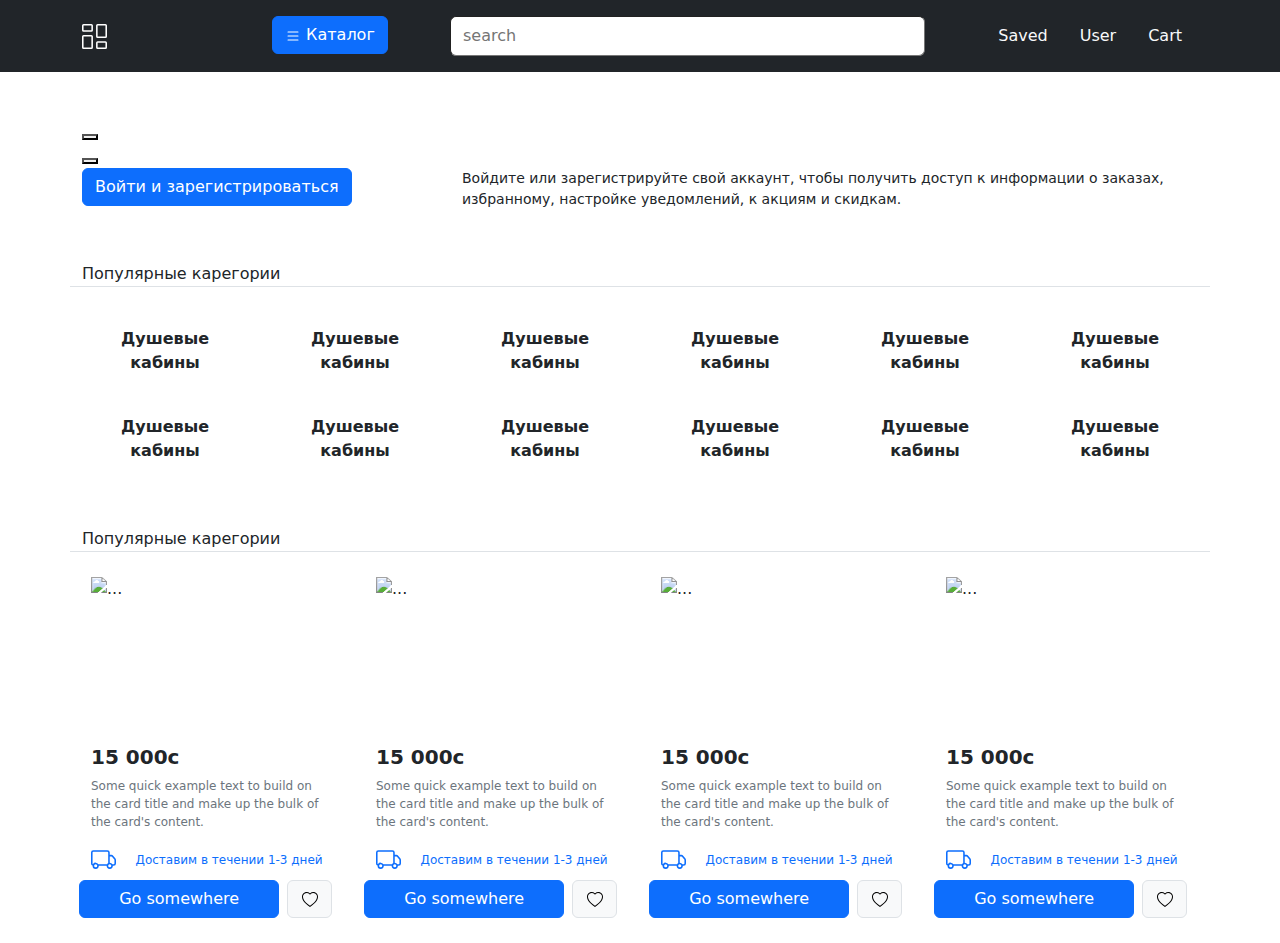
==== index.html @ 430d2649 "Added Today sold box" ====
<!DOCTYPE html>
<html lang="en">
<head>
    <meta charset="UTF-8">
    <meta name="viewport" content="width=device-width, initial-scale=1.0">
    <title>Max kg</title>
    <link rel="preconnect" href="https://fonts.googleapis.com">
    <link rel="preconnect" href="https://fonts.gstatic.com" crossorigin>
    <link href="https://fonts.googleapis.com/css2?family=Inter:wght@100..900&display=swap" rel="stylesheet">
    <link rel="stylesheet" href="https://cdnjs.cloudflare.com/ajax/libs/font-awesome/6.5.1/css/all.min.css" integrity="sha512-DTOQO9RWCH3ppGqcWaEA1BIZOC6xxalwEsw9c2QQeAIftl+Vegovlnee1c9QX4TctnWMn13TZye+giMm8e2LwA==" crossorigin="anonymous" referrerpolicy="no-referrer" />
    <link href="https://cdn.jsdelivr.net/npm/bootstrap@5.3.3/dist/css/bootstrap.min.css" rel="stylesheet" integrity="sha384-QWTKZyjpPEjISv5WaRU9OFeRpok6YctnYmDr5pNlyT2bRjXh0JMhjY6hW+ALEwIH" crossorigin="anonymous">
    <link rel="stylesheet" href="css/style.css">
    <link rel="stylesheet" href="css/carousel.css">
</head>
<body>

    <header class="pt-3 pb-3 bg-dark">
        <div class="container">
            <div class="row">
                <div class="logo col-lg-2 col-md pt-2">
                    <svg xmlns="http://www.w3.org/2000/svg" width="25" height="25" fill="white" class="bi bi-columns-gap" viewBox="0 0 16 16">
                    <path d="M6 1v3H1V1zM1 0a1 1 0 0 0-1 1v3a1 1 0 0 0 1 1h5a1 1 0 0 0 1-1V1a1 1 0 0 0-1-1zm14 12v3h-5v-3zm-5-1a1 1 0 0 0-1 1v3a1 1 0 0 0 1 1h5a1 1 0 0 0 1-1v-3a1 1 0 0 0-1-1zM6 8v7H1V8zM1 7a1 1 0 0 0-1 1v7a1 1 0 0 0 1 1h5a1 1 0 0 0 1-1V8a1 1 0 0 0-1-1zm14-6v7h-5V1zm-5-1a1 1 0 0 0-1 1v7a1 1 0 0 0 1 1h5a1 1 0 0 0 1-1V1a1 1 0 0 0-1-1z"/>
                    </svg>
                </div>

                <div class="col-lg-2"><button class="btn btn-primary"><svg xmlns="http://www.w3.org/2000/svg" width="16" height="16" fill="currentColor" class="bi bi-list" viewBox="0 0 16 16">
                    <path fill-rule="evenodd" d="M2.5 12a.5.5 0 0 1 .5-.5h10a.5.5 0 0 1 0 1H3a.5.5 0 0 1-.5-.5m0-4a.5.5 0 0 1 .5-.5h10a.5.5 0 0 1 0 1H3a.5.5 0 0 1-.5-.5m0-4a.5.5 0 0 1 .5-.5h10a.5.5 0 0 1 0 1H3a.5.5 0 0 1-.5-.5"/>
                  </svg> Каталог</button>
                </div>
                
                <input type="text" placeholder="search" class="col-lg-5 rounded-2 border-1">

                <div class="col-lg-3">
                    <ul class="nav nav-pills" style="float: right;">
                        <li class=""><a href="#" class="nav-link text-light fw-medium" aria-current="page">Saved</a></li>
                        <li class=""><a href="#" class="nav-link text-light fw-medium">User</a></li>
                        <li class=""><a href="#" class="nav-link text-light fw-medium">Cart</a></li>
                    </ul>
                </div>
            
            </div>
        </div>
      </header>




<!--SLIDER AND AUTHORIZATION -->



    <div class="sales mt-5">
        <div class="container">
            <div class="sales-slider">
                <button class="prev"><i class="fa-solid fa-arrow-right fa-flip-horizontal"></i></button>
                <div class="sales-img"></div>
                <button class="next"><i class="fa-solid fa-arrow-right"></i></button>
                <div class="slider-dots">
                    <div class="dot"></div>
                    <div class="dot"></div>
                    <div class="dot"></div>
                    <div class="dot"></div>
                    <div class="dot"></div>
                </div>
            </div>

            <div class="auth-box">
                <div class="row">
                    <div class="col-lg-4 col-md-12">
                        <button class="btn btn-primary col mb-2" >Войти и зарегистрироваться</button>
                    </div>
                    <div class="col-lg-8 col-md-12" style="font-size: 14px;">Войдите или зарегистрируйте свой аккаунт, чтобы получить доступ к информации о заказах, избранному, настройке уведомлений, к акциям и скидкам.</div>
                </div>
            </div>
        </div>
    </div>


    <!-- POPULAR CATERGORY -->


    <div class="category mt-5">
        <div class="container">
            <div class="row">
                <div class="col-lg-12 border-bottom">
                    <span class="category-name">Популярные карегории</span>
                </div>
            </div>

            <div class="row mt-3">
                <div class="col-lg-2 col-md-3 col-sm-4 col-6 category-item p-3 rounded-2">
                    <div class="category-item-img"></div>
                    <div class="category-item-name pt-2" style="text-align: center; font-weight: 600;">Душевые кабины</div>
                </div>

                <div class="col-lg-2 col-md-3 col-sm-4 col-6 category-item p-3 rounded-2">
                    <div class="category-item-img"></div>
                    <div class="category-item-name pt-2" style="text-align: center; font-weight: 600;">Душевые кабины</div>
                </div>

                <div class="col-lg-2 col-md-3 col-sm-4 col-6 category-item p-3 rounded-2">
                    <div class="category-item-img"></div>
                    <div class="category-item-name pt-2" style="text-align: center; font-weight: 600;">Душевые кабины</div>
                </div>

                <div class="col-lg-2 col-md-3 col-sm-4 col-6 category-item p-3 rounded-2">
                    <div class="category-item-img"></div>
                    <div class="category-item-name pt-2" style="text-align: center; font-weight: 600;">Душевые кабины</div>
                </div>

                <div class="col-lg-2 col-md-3 col-sm-4 col-6 category-item p-3 rounded-2">
                    <div class="category-item-img"></div>
                    <div class="category-item-name pt-2" style="text-align: center; font-weight: 600;">Душевые кабины</div>
                </div>

                <div class="col-lg-2 col-md-3 col-sm-4 col-6 category-item p-3 rounded-2">
                    <div class="category-item-img"></div>
                    <div class="category-item-name pt-2" style="text-align: center; font-weight: 600;">Душевые кабины</div>
                </div>

                <div class="col-lg-2 col-md-3 col-sm-4 col-6 category-item p-3 rounded-2">
                    <div class="category-item-img"></div>
                    <div class="category-item-name pt-2" style="text-align: center; font-weight: 600;">Душевые кабины</div>
                </div>

                <div class="col-lg-2 col-md-3 col-sm-4 col-6 category-item p-3 rounded-2">
                    <div class="category-item-img"></div>
                    <div class="category-item-name pt-2" style="text-align: center; font-weight: 600;">Душевые кабины</div>
                </div>

                <div class="col-lg-2 col-md-3 col-sm-4 col-6 category-item p-3 rounded-2">
                    <div class="category-item-img"></div>
                    <div class="category-item-name pt-2" style="text-align: center; font-weight: 600;">Душевые кабины</div>
                </div>

                <div class="col-lg-2 col-md-3 col-sm-4 col-6 category-item p-3 rounded-2">
                    <div class="category-item-img"></div>
                    <div class="category-item-name pt-2" style="text-align: center; font-weight: 600;">Душевые кабины</div>
                </div>

                <div class="col-lg-2 col-md-3 col-sm-4 col-6 category-item p-3 rounded-2">
                    <div class="category-item-img"></div>
                    <div class="category-item-name pt-2" style="text-align: center; font-weight: 600;">Душевые кабины</div>
                </div>

                <div class="col-lg-2 col-md-3 col-sm-4 col-6 category-item p-3 rounded-2">
                    <div class="category-item-img"></div>
                    <div class="category-item-name pt-2" style="text-align: center; font-weight: 600;">Душевые кабины</div>
                </div>

            </div>
        </div>
    </div>


    <!-- Today sold -->


    <div class="today mt-5">
        <div class="container">
            <div class="row">
                <div class="col-lg-12 border-bottom">
                    <span class="category-name">Популярные карегории</span>
                </div>
            </div>

            <div class="row mt-3">

                <div class="col-lg-3 col-md-4 col-sm-6 col-6 pb-3">
                    <div class="card p-2 border-white">
                        <img class="object-fit-cover" style="height: 10rem;" src="https://images.unsplash.com/photo-1708697459354-7b959b1bc0f7?w=800&auto=format&fit=crop&q=60&ixlib=rb-4.0.3&ixid=M3wxMjA3fDB8MHxlZGl0b3JpYWwtZmVlZHw1fHx8ZW58MHx8fHx8" alt="...">
                        <div class="card-body p-0">
                          <h5 class="card-title pt-2 fw-bold">15 000c</h5>
                          <p class="card-text text-secondary" style="font-size: 12px;">Some quick example text to build on the card title and make up the bulk of the card's content.</p>
                          <div class="row pb-2">
                            <div class="col-lg-2 col-md-3 col-sm-2 col-1">
                                <svg xmlns="http://www.w3.org/2000/svg" width="25" height="25" fill="currentColor" class="bi bi-truck text-primary" viewBox="0 0 16 16">
                                    <path d="M0 3.5A1.5 1.5 0 0 1 1.5 2h9A1.5 1.5 0 0 1 12 3.5V5h1.02a1.5 1.5 0 0 1 1.17.563l1.481 1.85a1.5 1.5 0 0 1 .329.938V10.5a1.5 1.5 0 0 1-1.5 1.5H14a2 2 0 1 1-4 0H5a2 2 0 1 1-3.998-.085A1.5 1.5 0 0 1 0 10.5zm1.294 7.456A2 2 0 0 1 4.732 11h5.536a2 2 0 0 1 .732-.732V3.5a.5.5 0 0 0-.5-.5h-9a.5.5 0 0 0-.5.5v7a.5.5 0 0 0 .294.456M12 10a2 2 0 0 1 1.732 1h.768a.5.5 0 0 0 .5-.5V8.35a.5.5 0 0 0-.11-.312l-1.48-1.85A.5.5 0 0 0 13.02 6H12zm-9 1a1 1 0 1 0 0 2 1 1 0 0 0 0-2m9 0a1 1 0 1 0 0 2 1 1 0 0 0 0-2"/>
                                  </svg>
                            </div>
                            
                            <div class="col-lg-10 col-md-9 col-sm-10 col-11 pt-1 text-primary" style="font-size: 12px;">Доставим в течении 1-3 дней</div>
                          </div>
                          <div class="row">
                            <a href="#" class="btn btn-primary col-lg-9 me-2">Go somewhere</a>
                            <a href="#" class="btn btn-light border col-lg-2">
                                <svg xmlns="http://www.w3.org/2000/svg" width="16" height="16" fill="currentColor" class="bi bi-heart" >
                                    <path d="m8 2.748-.717-.737C5.6.281 2.514.878 1.4 3.053c-.523 1.023-.641 2.5.314 4.385.92 1.815 2.834 3.989 6.286 6.357 3.452-2.368 5.365-4.542 6.286-6.357.955-1.886.838-3.362.314-4.385C13.486.878 10.4.28 8.717 2.01zM8 15C-7.333 4.868 3.279-3.04 7.824 1.143q.09.083.176.171a3 3 0 0 1 .176-.17C12.72-3.042 23.333 4.867 8 15"/>
                                  </svg>
                            </a>
                          </div>
                          
                        </div>
                    </div>                    
                </div>

                <div class="col-lg-3 col-md-4 col-sm-6 col-6 pb-3">
                    <div class="card p-2 border-white">
                        <img class="object-fit-cover" style="height: 10rem;" src="https://images.unsplash.com/photo-1708697459354-7b959b1bc0f7?w=800&auto=format&fit=crop&q=60&ixlib=rb-4.0.3&ixid=M3wxMjA3fDB8MHxlZGl0b3JpYWwtZmVlZHw1fHx8ZW58MHx8fHx8" alt="...">
                        <div class="card-body p-0">
                          <h5 class="card-title pt-2 fw-bold">15 000c</h5>
                          <p class="card-text text-secondary" style="font-size: 12px;">Some quick example text to build on the card title and make up the bulk of the card's content.</p>
                          <div class="row pb-2">
                            <div class="col-lg-2 col-md-3 col-sm-2 col-1">
                                <svg xmlns="http://www.w3.org/2000/svg" width="25" height="25" fill="currentColor" class="bi bi-truck text-primary" viewBox="0 0 16 16">
                                    <path d="M0 3.5A1.5 1.5 0 0 1 1.5 2h9A1.5 1.5 0 0 1 12 3.5V5h1.02a1.5 1.5 0 0 1 1.17.563l1.481 1.85a1.5 1.5 0 0 1 .329.938V10.5a1.5 1.5 0 0 1-1.5 1.5H14a2 2 0 1 1-4 0H5a2 2 0 1 1-3.998-.085A1.5 1.5 0 0 1 0 10.5zm1.294 7.456A2 2 0 0 1 4.732 11h5.536a2 2 0 0 1 .732-.732V3.5a.5.5 0 0 0-.5-.5h-9a.5.5 0 0 0-.5.5v7a.5.5 0 0 0 .294.456M12 10a2 2 0 0 1 1.732 1h.768a.5.5 0 0 0 .5-.5V8.35a.5.5 0 0 0-.11-.312l-1.48-1.85A.5.5 0 0 0 13.02 6H12zm-9 1a1 1 0 1 0 0 2 1 1 0 0 0 0-2m9 0a1 1 0 1 0 0 2 1 1 0 0 0 0-2"/>
                                  </svg>
                            </div>
                            
                            <div class="col-lg-10 col-md-9 col-sm-10 col-11 pt-1 text-primary" style="font-size: 12px;">Доставим в течении 1-3 дней</div>
                          </div>
                          <div class="row">
                            <a href="#" class="btn btn-primary col-lg-9 me-2">Go somewhere</a>
                            <a href="#" class="btn btn-light border col-lg-2">
                                <svg xmlns="http://www.w3.org/2000/svg" width="16" height="16" fill="currentColor" class="bi bi-heart" >
                                    <path d="m8 2.748-.717-.737C5.6.281 2.514.878 1.4 3.053c-.523 1.023-.641 2.5.314 4.385.92 1.815 2.834 3.989 6.286 6.357 3.452-2.368 5.365-4.542 6.286-6.357.955-1.886.838-3.362.314-4.385C13.486.878 10.4.28 8.717 2.01zM8 15C-7.333 4.868 3.279-3.04 7.824 1.143q.09.083.176.171a3 3 0 0 1 .176-.17C12.72-3.042 23.333 4.867 8 15"/>
                                  </svg>
                            </a>
                          </div>
                          
                        </div>
                    </div>                    
                </div>

                <div class="col-lg-3 col-md-4 col-sm-6 col-6 pb-3">
                    <div class="card p-2 border-white">
                        <img class="object-fit-cover" style="height: 10rem;" src="https://images.unsplash.com/photo-1708697459354-7b959b1bc0f7?w=800&auto=format&fit=crop&q=60&ixlib=rb-4.0.3&ixid=M3wxMjA3fDB8MHxlZGl0b3JpYWwtZmVlZHw1fHx8ZW58MHx8fHx8" alt="...">
                        <div class="card-body p-0">
                          <h5 class="card-title pt-2 fw-bold">15 000c</h5>
                          <p class="card-text text-secondary" style="font-size: 12px;">Some quick example text to build on the card title and make up the bulk of the card's content.</p>
                          <div class="row pb-2">
                            <div class="col-lg-2 col-md-3 col-sm-2 col-1">
                                <svg xmlns="http://www.w3.org/2000/svg" width="25" height="25" fill="currentColor" class="bi bi-truck text-primary" viewBox="0 0 16 16">
                                    <path d="M0 3.5A1.5 1.5 0 0 1 1.5 2h9A1.5 1.5 0 0 1 12 3.5V5h1.02a1.5 1.5 0 0 1 1.17.563l1.481 1.85a1.5 1.5 0 0 1 .329.938V10.5a1.5 1.5 0 0 1-1.5 1.5H14a2 2 0 1 1-4 0H5a2 2 0 1 1-3.998-.085A1.5 1.5 0 0 1 0 10.5zm1.294 7.456A2 2 0 0 1 4.732 11h5.536a2 2 0 0 1 .732-.732V3.5a.5.5 0 0 0-.5-.5h-9a.5.5 0 0 0-.5.5v7a.5.5 0 0 0 .294.456M12 10a2 2 0 0 1 1.732 1h.768a.5.5 0 0 0 .5-.5V8.35a.5.5 0 0 0-.11-.312l-1.48-1.85A.5.5 0 0 0 13.02 6H12zm-9 1a1 1 0 1 0 0 2 1 1 0 0 0 0-2m9 0a1 1 0 1 0 0 2 1 1 0 0 0 0-2"/>
                                  </svg>
                            </div>
                            
                            <div class="col-lg-10 col-md-9 col-sm-10 col-11 pt-1 text-primary" style="font-size: 12px;">Доставим в течении 1-3 дней</div>
                          </div>
                          <div class="row">
                            <a href="#" class="btn btn-primary col-lg-9 me-2">Go somewhere</a>
                            <a href="#" class="btn btn-light border col-lg-2">
                                <svg xmlns="http://www.w3.org/2000/svg" width="16" height="16" fill="currentColor" class="bi bi-heart" >
                                    <path d="m8 2.748-.717-.737C5.6.281 2.514.878 1.4 3.053c-.523 1.023-.641 2.5.314 4.385.92 1.815 2.834 3.989 6.286 6.357 3.452-2.368 5.365-4.542 6.286-6.357.955-1.886.838-3.362.314-4.385C13.486.878 10.4.28 8.717 2.01zM8 15C-7.333 4.868 3.279-3.04 7.824 1.143q.09.083.176.171a3 3 0 0 1 .176-.17C12.72-3.042 23.333 4.867 8 15"/>
                                  </svg>
                            </a>
                          </div>
                          
                        </div>
                    </div>                    
                </div>

                <div class="col-lg-3 col-md-4 col-sm-6 col-6 pb-3">
                    <div class="card p-2 border-white">
                        <img class="object-fit-cover" style="height: 10rem;" src="https://images.unsplash.com/photo-1708697459354-7b959b1bc0f7?w=800&auto=format&fit=crop&q=60&ixlib=rb-4.0.3&ixid=M3wxMjA3fDB8MHxlZGl0b3JpYWwtZmVlZHw1fHx8ZW58MHx8fHx8" alt="...">
                        <div class="card-body p-0">
                          <h5 class="card-title pt-2 fw-bold">15 000c</h5>
                          <p class="card-text text-secondary" style="font-size: 12px;">Some quick example text to build on the card title and make up the bulk of the card's content.</p>
                          <div class="row pb-2">
                            <div class="col-lg-2 col-md-3 col-sm-2 col-1">
                                <svg xmlns="http://www.w3.org/2000/svg" width="25" height="25" fill="currentColor" class="bi bi-truck text-primary" viewBox="0 0 16 16">
                                    <path d="M0 3.5A1.5 1.5 0 0 1 1.5 2h9A1.5 1.5 0 0 1 12 3.5V5h1.02a1.5 1.5 0 0 1 1.17.563l1.481 1.85a1.5 1.5 0 0 1 .329.938V10.5a1.5 1.5 0 0 1-1.5 1.5H14a2 2 0 1 1-4 0H5a2 2 0 1 1-3.998-.085A1.5 1.5 0 0 1 0 10.5zm1.294 7.456A2 2 0 0 1 4.732 11h5.536a2 2 0 0 1 .732-.732V3.5a.5.5 0 0 0-.5-.5h-9a.5.5 0 0 0-.5.5v7a.5.5 0 0 0 .294.456M12 10a2 2 0 0 1 1.732 1h.768a.5.5 0 0 0 .5-.5V8.35a.5.5 0 0 0-.11-.312l-1.48-1.85A.5.5 0 0 0 13.02 6H12zm-9 1a1 1 0 1 0 0 2 1 1 0 0 0 0-2m9 0a1 1 0 1 0 0 2 1 1 0 0 0 0-2"/>
                                  </svg>
                            </div>
                            
                            <div class="col-lg-10 col-md-9 col-sm-10 col-11 pt-1 text-primary" style="font-size: 12px;">Доставим в течении 1-3 дней</div>
                          </div>
                          <div class="row">
                            <a href="#" class="btn btn-primary col-lg-9 me-2">Go somewhere</a>
                            <a href="#" class="btn btn-light border col-lg-2">
                                <svg xmlns="http://www.w3.org/2000/svg" width="16" height="16" fill="currentColor" class="bi bi-heart" >
                                    <path d="m8 2.748-.717-.737C5.6.281 2.514.878 1.4 3.053c-.523 1.023-.641 2.5.314 4.385.92 1.815 2.834 3.989 6.286 6.357 3.452-2.368 5.365-4.542 6.286-6.357.955-1.886.838-3.362.314-4.385C13.486.878 10.4.28 8.717 2.01zM8 15C-7.333 4.868 3.279-3.04 7.824 1.143q.09.083.176.171a3 3 0 0 1 .176-.17C12.72-3.042 23.333 4.867 8 15"/>
                                  </svg>
                            </a>
                          </div>
                          
                        </div>
                    </div>                    
                </div>

            </div>
        </div>
    </div>





<script src="https://cdn.jsdelivr.net/npm/bootstrap@5.3.3/dist/js/bootstrap.bundle.min.js" integrity="sha384-YvpcrYf0tY3lHB60NNkmXc5s9fDVZLESaAA55NDzOxhy9GkcIdslK1eN7N6jIeHz" crossorigin="anonymous"></script>
</body>
</html>
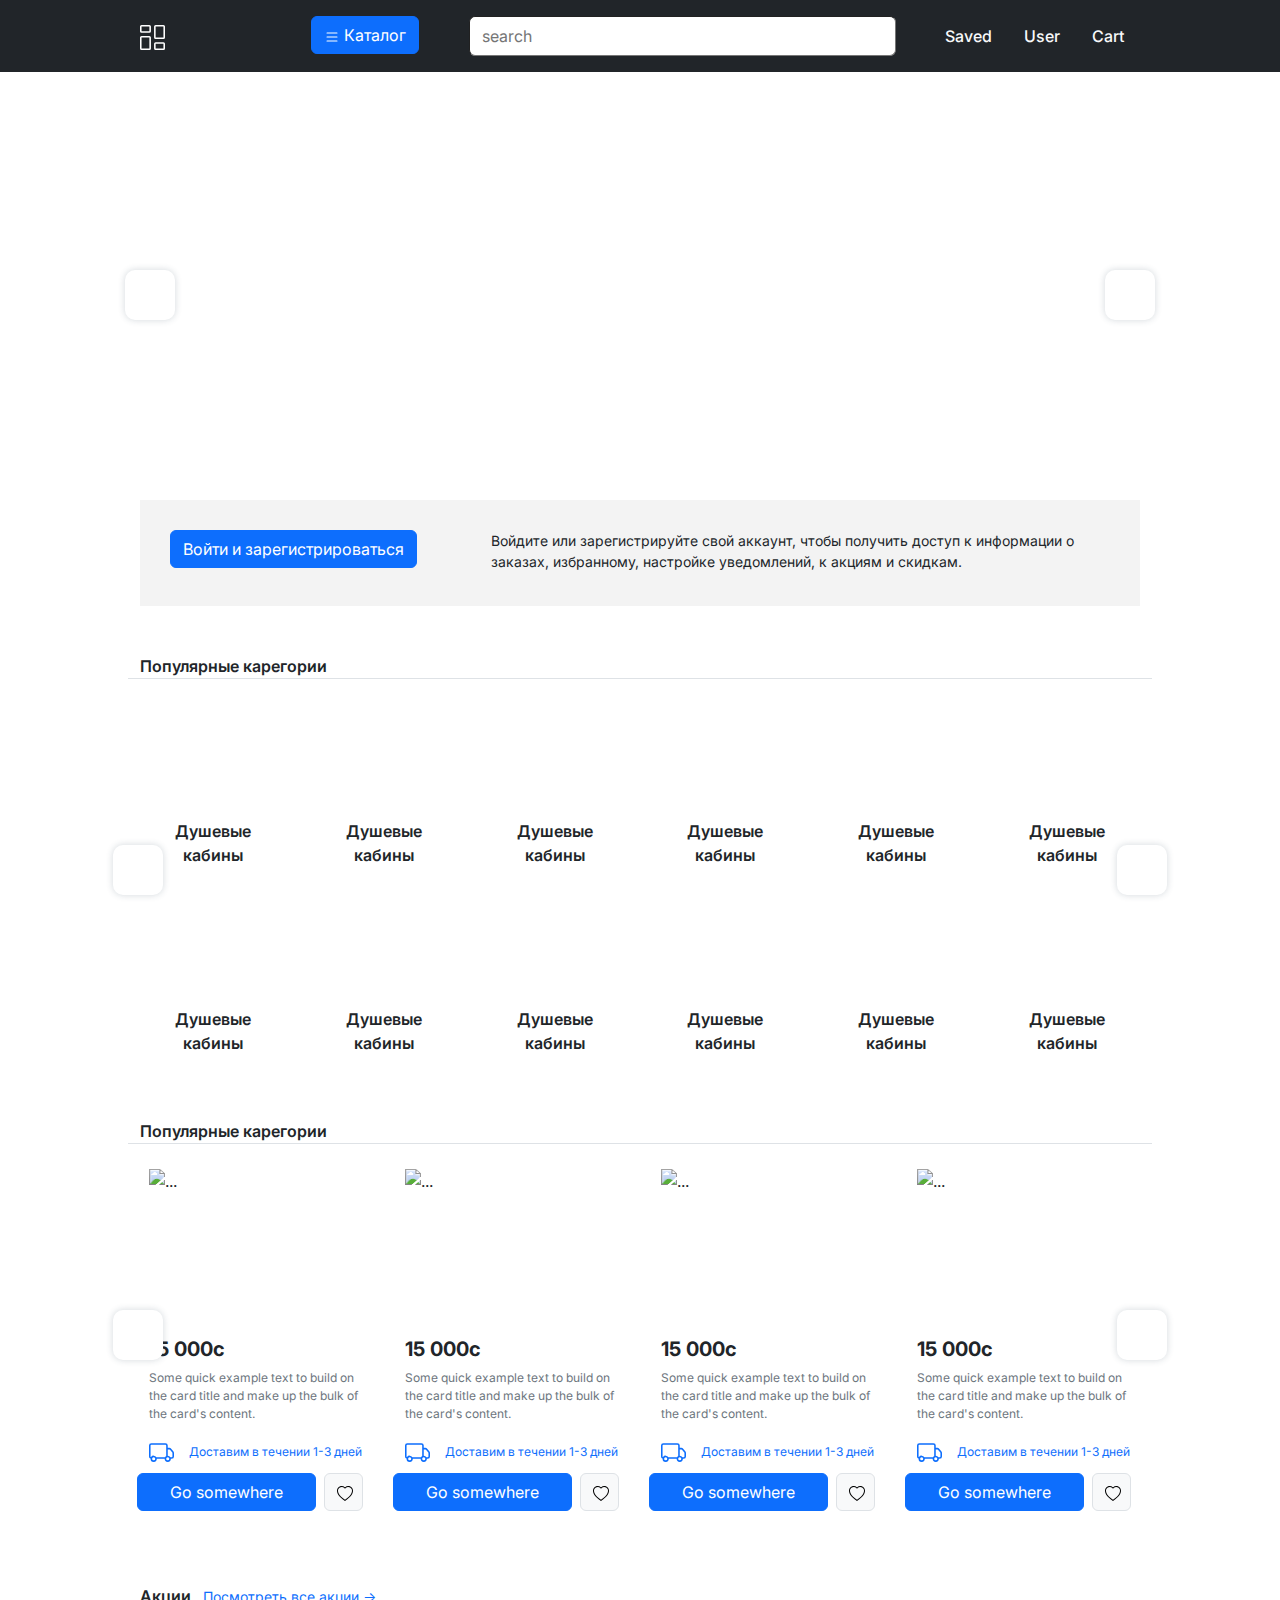
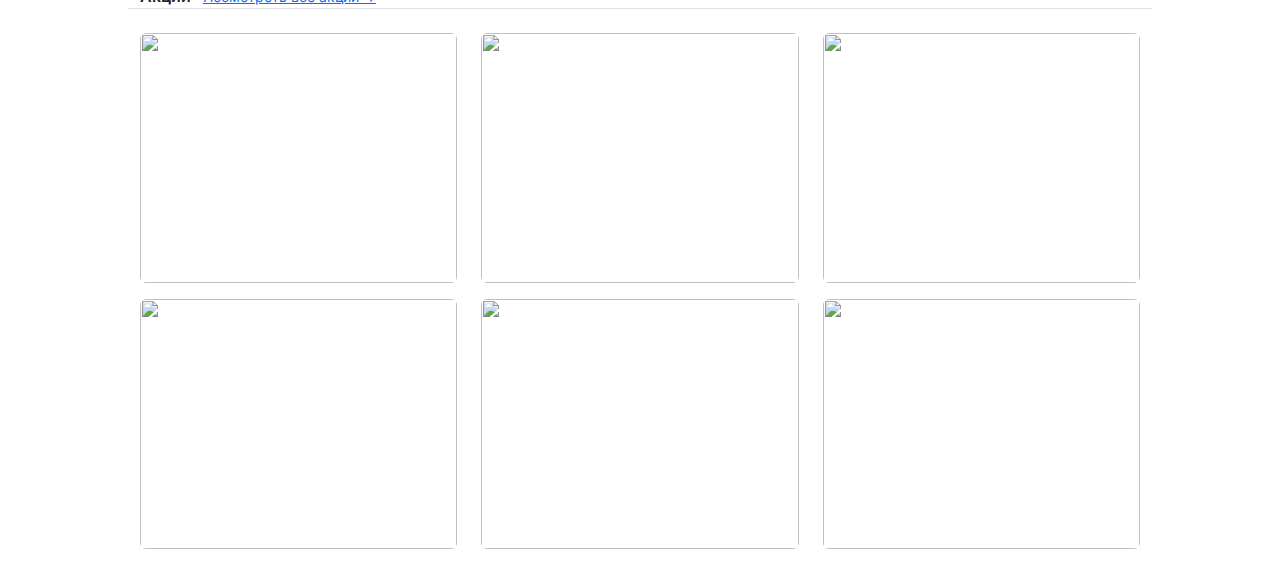
==== commit d965c4cc: "Created PROMOTION box" ====
--- a/index.html
+++ b/index.html
@@ -87,7 +87,11 @@
                 </div>
             </div>
 
-            <div class="row mt-3">
+            <div class="row mt-3" style="position: relative;">
+
+                <button class="prev"><i class="fa-solid fa-arrow-right fa-flip-horizontal"></i></button>
+                <button class="next"><i class="fa-solid fa-arrow-right"></i></button>
+
                 <div class="col-lg-2 col-md-3 col-sm-4 col-6 category-item p-3 rounded-2">
                     <div class="category-item-img"></div>
                     <div class="category-item-name pt-2" style="text-align: center; font-weight: 600;">Душевые кабины</div>
@@ -164,7 +168,12 @@
                 </div>
             </div>
 
-            <div class="row mt-3">
+
+            <div class="row mt-3"  style="position: relative;">
+
+                <button class="prev"><i class="fa-solid fa-arrow-right fa-flip-horizontal"></i></button>
+                <button class="next"><i class="fa-solid fa-arrow-right"></i></button>
+
 
                 <div class="col-lg-3 col-md-4 col-sm-6 col-6 pb-3">
                     <div class="card p-2 border-white">
@@ -284,6 +293,58 @@
 
 
 
+<!-- PROMOTION box -->
+
+    <div class="promotion mt-5">
+        <div class="container">
+            <div class="row">
+                <div class="col-lg-12 border-bottom">
+                    <span class="category-name ">Акции</span>
+                    <a href="" class="ps-2" style="font-size: 14px;">Посмотреть все акции →</a>
+                </div>
+            </div>
+
+            <div class="row mt-4">
+                <div class="col-lg-4 col-md-6 col-sm-12 mb-3 ">
+                    <a href="#" class="">
+                        <img class="promotion-card object-fit-cover rounded-2" width="100%" height="250px" src="https://images.unsplash.com/photo-1709232583456-739c1a4709fa?q=80&w=3016&auto=format&fit=crop&ixlib=rb-4.0.3&ixid=M3wxMjA3fDB8MHxwaG90by1wYWdlfHx8fGVufDB8fHx8fA%3D%3D" alt="">
+                    </a>
+                </div>
+
+                <div class="col-lg-4 col-md-6 col-sm-12 mb-3 ">
+                    <a href="#" class="">
+                        <img class="promotion-card object-fit-cover rounded-2" width="100%" height="250px" src="https://images.unsplash.com/photo-1709232583456-739c1a4709fa?q=80&w=3016&auto=format&fit=crop&ixlib=rb-4.0.3&ixid=M3wxMjA3fDB8MHxwaG90by1wYWdlfHx8fGVufDB8fHx8fA%3D%3D" alt="">
+                    </a>
+                </div>
+
+                <div class="col-lg-4 col-md-6 col-sm-12 mb-3 ">
+                    <a href="#" class="">
+                        <img class="promotion-card object-fit-cover rounded-2" width="100%" height="250px" src="https://images.unsplash.com/photo-1709232583456-739c1a4709fa?q=80&w=3016&auto=format&fit=crop&ixlib=rb-4.0.3&ixid=M3wxMjA3fDB8MHxwaG90by1wYWdlfHx8fGVufDB8fHx8fA%3D%3D" alt="">
+                    </a>
+                </div>
+
+                <div class="col-lg-4 col-md-6 col-sm-12 mb-3 ">
+                    <a href="#" class="">
+                        <img class="promotion-card object-fit-cover rounded-2" width="100%" height="250px" src="https://images.unsplash.com/photo-1709232583456-739c1a4709fa?q=80&w=3016&auto=format&fit=crop&ixlib=rb-4.0.3&ixid=M3wxMjA3fDB8MHxwaG90by1wYWdlfHx8fGVufDB8fHx8fA%3D%3D" alt="">
+                    </a>
+                </div>
+
+                <div class="col-lg-4 col-md-6 col-sm-12 mb-3 ">
+                    <a href="#" class="">
+                        <img class="promotion-card object-fit-cover rounded-2" width="100%" height="250px" src="https://images.unsplash.com/photo-1709232583456-739c1a4709fa?q=80&w=3016&auto=format&fit=crop&ixlib=rb-4.0.3&ixid=M3wxMjA3fDB8MHxwaG90by1wYWdlfHx8fGVufDB8fHx8fA%3D%3D" alt="">
+                    </a>
+                </div>
+
+                <div class="col-lg-4 col-md-6 col-sm-12 mb-3 ">
+                    <a href="#" class="">
+                        <img class="promotion-card object-fit-cover rounded-2" width="100%" height="250px" src="https://images.unsplash.com/photo-1709232583456-739c1a4709fa?q=80&w=3016&auto=format&fit=crop&ixlib=rb-4.0.3&ixid=M3wxMjA3fDB8MHxwaG90by1wYWdlfHx8fGVufDB8fHx8fA%3D%3D" alt="">
+                    </a>
+                </div>   
+                
+            </div>
+        </div>
+    </div>
+
 
 
 <script src="https://cdn.jsdelivr.net/npm/bootstrap@5.3.3/dist/js/bootstrap.bundle.min.js" integrity="sha384-YvpcrYf0tY3lHB60NNkmXc5s9fDVZLESaAA55NDzOxhy9GkcIdslK1eN7N6jIeHz" crossorigin="anonymous"></script>
--- a/css/style.css
+++ b/css/style.css
@@ -0,0 +1,119 @@
+*{box-sizing: border-box;}
+
+body{
+    font-family: "Inter", sans-serif;
+    margin: 0;
+}
+
+.container{
+    width: 80%;
+    margin: auto;
+}
+
+
+
+
+
+
+
+
+
+.btn-carousel{
+    width: 40px;
+    height: 40px;
+    border: none;
+    background-color: rgba(0, 0, 0, 0);
+}
+
+.header-right{
+    float: inline-end;
+}
+
+.header-likes, .header-user, .header-cart{
+    float: left;
+    margin-left: 20px;
+    text-align: center;
+}
+
+.sales{
+    width: 100%;
+    overflow: auto;
+    margin-top: 30px;
+} 
+
+.sales-slider{
+    width: 100%;
+    position: relative;
+}
+
+.sales-img{
+    z-index: 1;
+    width: 100%;
+    height: 350px;
+    background-image: url("https://images.unsplash.com/photo-1682687220015-186f63b8850a?q=80&w=2875&auto=format&fit=crop&ixlib=rb-4.0.3&ixid=M3wxMjA3fDF8MHxwaG90by1wYWdlfHx8fGVufDB8fHx8fA%3D%3D");
+    background-size: cover;
+    border-radius: 5px;
+}
+
+.prev,.next{
+    width: 50px;
+    height: 50px;
+    position: absolute;
+    z-index: 100;
+    padding: 15px;
+    border-radius: 10px;
+    border: none;
+    background-color: white;
+    box-shadow: 0px 0px 7px 0px rgba(34, 60, 80, 0.2);
+}
+
+.next{
+    top: 150px;
+    right: -15px;
+}
+
+.prev{
+    top: 150px;
+    left: -15px;
+}
+
+.slider-dots{
+    width: 20%;
+    height: 30px;
+    margin: 0 auto;
+}
+
+
+
+.auth-box{
+    width: 100%;
+    overflow: auto;
+    background-color: rgb(243, 243, 243);
+    padding: 30px;
+}
+
+.category-name{
+    font-size: 16px;
+    font-weight: 600;
+}
+
+.category-item{
+
+}
+
+.category-item-img{
+    margin: auto;
+    width: 100px;
+    height: 100px;
+    background-image: url("https://images.unsplash.com/photo-1709228828060-79113af0d4d1?q=80&w=2788&auto=format&fit=crop&ixlib=rb-4.0.3&ixid=M3wxMjA3fDB8MHxwaG90by1wYWdlfHx8fGVufDB8fHx8fA%3D%3D");
+    background-size: cover;
+}
+
+.promotion-card:hover{
+    box-shadow: 0px 0px 7px 0px rgba(34, 60, 80, 0.2);
+}
+
+
+
+
+
